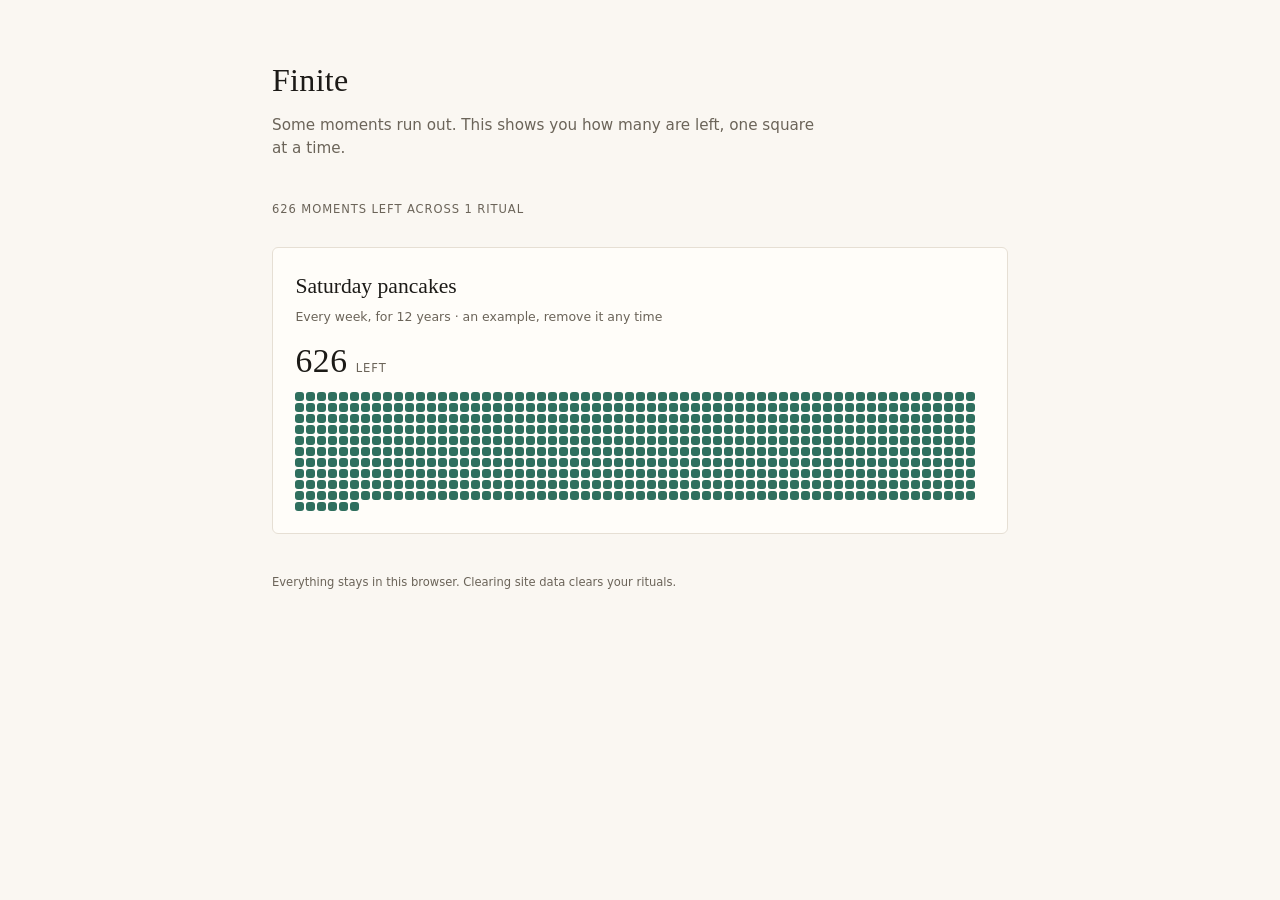
==== index.html @ d1de20b3 "Add ritual card with remaining-instances grid Slice 1 of devpost/checklist.md. index.html, styles.cs" ====
<!doctype html>
<html lang="en">
<head>
<meta charset="utf-8">
<meta name="viewport" content="width=device-width, initial-scale=1">
<title>Finite</title>
<meta name="description" content="Some moments run out. Finite shows you how many are left, one square at a time.">
<link rel="stylesheet" href="styles.css">
</head>
<body>
  <div class="page">

    <header class="masthead">
      <h1>Finite</h1>
      <p class="lede">Some moments run out. This shows you how many are left, one square at a time.</p>
    </header>

    <p class="total" id="total" aria-live="polite"></p>

    <main class="stack" id="stack"></main>

    <p class="storage-note" id="storage-note">
      Everything stays in this browser. Clearing site data clears your rituals.
    </p>

  </div>

  <script src="app.js"></script>
</body>
</html>
---- styles.css ----
:root {
  --paper: #faf7f2;
  --card: #fffdf9;
  --ink: #1c1a17;
  --ink-soft: #6b6459;
  --rule: #e6dfd4;
  --live: #2f6f5e;
  --spent: #d8d1c6;
  --focus: #8a6f3f;

  --serif: ui-serif, Georgia, "Iowan Old Style", "Times New Roman", serif;
  --sans: ui-sans-serif, system-ui, -apple-system, "Segoe UI", sans-serif;
}

* { box-sizing: border-box; }

html { -webkit-text-size-adjust: 100%; }

body {
  margin: 0;
  padding: 3.5rem 1.25rem 5rem;
  background: var(--paper);
  color: var(--ink);
  font-family: var(--sans);
  line-height: 1.55;
  -webkit-font-smoothing: antialiased;
}

.page {
  max-width: 46rem;
  margin: 0 auto;
}

/* ---------- masthead ---------- */

.masthead { margin-bottom: 2.5rem; }

.masthead h1 {
  margin: 0 0 .5rem;
  font-family: var(--serif);
  font-size: 2rem;
  font-weight: 400;
  letter-spacing: .01em;
}

.lede {
  margin: 0;
  max-width: 34rem;
  color: var(--ink-soft);
  font-size: .95rem;
}

/* ---------- total ---------- */

.total {
  margin: 0 0 1.75rem;
  font-size: .72rem;
  text-transform: uppercase;
  letter-spacing: .08em;
  color: var(--ink-soft);
}

.total:empty { display: none; }

/* ---------- stack ---------- */

.stack {
  display: flex;
  flex-direction: column;
  gap: 1.1rem;
}

.card {
  background: var(--card);
  border: 1px solid var(--rule);
  border-radius: 6px;
  padding: 1.4rem;
}

.card-name {
  margin: 0 0 .2rem;
  font-family: var(--serif);
  font-size: 1.35rem;
  font-weight: 400;
}

.card-meta {
  margin: 0 0 1.1rem;
  font-size: .78rem;
  color: var(--ink-soft);
}

.card-count {
  margin: 0 0 .9rem;
  font-family: var(--serif);
  font-size: 2.1rem;
  line-height: 1;
  letter-spacing: .02em;
  font-variant-numeric: tabular-nums;
}

.card-count .unit {
  font-family: var(--sans);
  font-size: .72rem;
  text-transform: uppercase;
  letter-spacing: .08em;
  color: var(--ink-soft);
  margin-left: .5rem;
}

/* ---------- the grid ---------- */

.grid {
  display: flex;
  flex-wrap: wrap;
  gap: 2px;
}

.sq {
  width: 20px;
  height: 20px;
  padding: 0;
  border: 0;
  border-radius: 3px;
  background: var(--live);
  transition: background-color 150ms ease;
}

.grid.is-sm .sq { width: 15px; height: 15px; }
.grid.is-xs .sq { width: 11px; height: 11px; }
.grid.is-xxs .sq { width: 9px; height: 9px; }

.sq.is-spent {
  background: var(--spent);
}

/* ---------- storage note ---------- */

.storage-note {
  margin: 2.5rem 0 0;
  font-size: .72rem;
  color: var(--ink-soft);
}

@media (prefers-reduced-motion: reduce) {
  .sq { transition: none; }
}
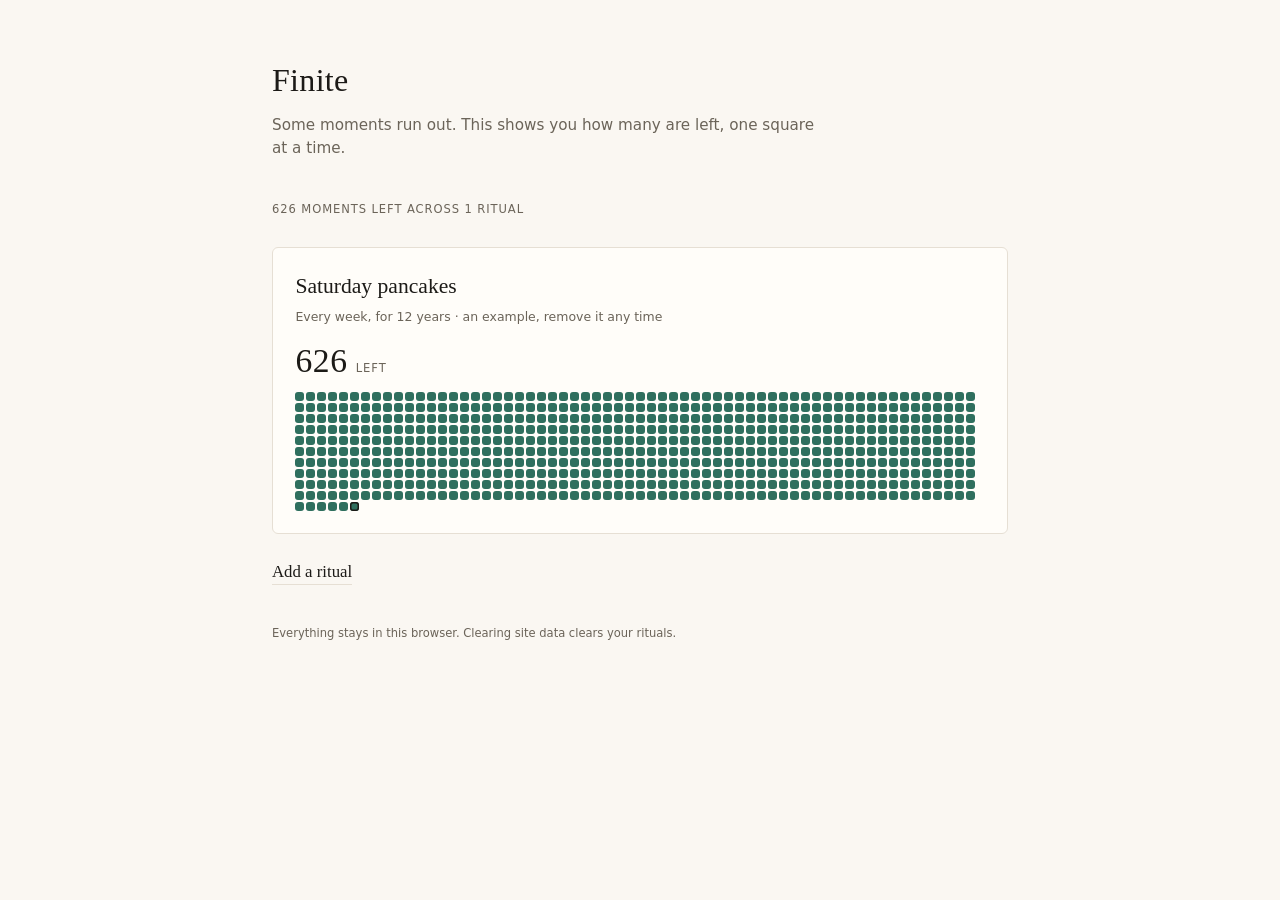
==== commit 14d22c87: "Add a ritual from an inline form Slice 3 of devpost/checklist.md. Inline form with name, frequency a" ====
--- a/index.html
+++ b/index.html
@@ -19,6 +19,49 @@
 
     <main class="stack" id="stack"></main>
 
+    <form class="add" id="add-form" novalidate>
+      <button type="button" class="add-toggle" id="add-toggle" aria-expanded="false" aria-controls="add-fields">
+        Add a ritual
+      </button>
+
+      <div class="add-fields" id="add-fields" hidden>
+        <div class="field">
+          <label for="f-name">What is it?</label>
+          <input type="text" id="f-name" name="name" autocomplete="off" placeholder="Saturday pancakes">
+          <p class="err" id="e-name" role="alert"></p>
+        </div>
+
+        <div class="field">
+          <label for="f-freq">How often?</label>
+          <select id="f-freq" name="freq">
+            <option value="daily">Every day</option>
+            <option value="weekly" selected>Every week</option>
+            <option value="monthly">Every month</option>
+            <option value="yearly">Every year</option>
+          </select>
+        </div>
+
+        <div class="field">
+          <label for="f-dur">How long does this last?</label>
+          <div class="dur">
+            <input type="number" id="f-dur" name="durationValue" min="1" step="1" value="12" inputmode="numeric">
+            <select id="f-unit" name="durationUnit" aria-label="Duration unit">
+              <option value="days">days</option>
+              <option value="weeks">weeks</option>
+              <option value="months">months</option>
+              <option value="years" selected>years</option>
+            </select>
+          </div>
+          <p class="err" id="e-dur" role="alert"></p>
+        </div>
+
+        <div class="add-actions">
+          <button type="submit" class="btn-primary">Add it</button>
+          <button type="button" class="btn-quiet" id="add-cancel">Cancel</button>
+        </div>
+      </div>
+    </form>
+
     <p class="storage-note" id="storage-note">
       Everything stays in this browser. Clearing site data clears your rituals.
     </p>
--- a/styles.css
+++ b/styles.css
@@ -123,16 +123,122 @@
   border: 0;
   border-radius: 3px;
   background: var(--live);
-  transition: background-color 150ms ease;
-}
+  cursor: pointer;
+  transition: background-color 150ms ease, transform 150ms ease;
+}
+
+.sq:hover { background: #26594c; }
 
 .grid.is-sm .sq { width: 15px; height: 15px; }
 .grid.is-xs .sq { width: 11px; height: 11px; }
 .grid.is-xxs .sq { width: 9px; height: 9px; }
 
-.sq.is-spent {
+/* The last one left. Heavier, not alarming: no red, no pulse. */
+.sq.is-next {
+  box-shadow: inset 0 0 0 1.5px var(--ink);
+}
+
+/* Squares leaving: the grid shrinks rather than greying out. */
+.sq.is-leaving {
   background: var(--spent);
-}
+  transform: scale(.72);
+}
+
+/* ---------- add form ---------- */
+
+.add { margin-top: 1.6rem; }
+
+.add-toggle {
+  padding: 0;
+  border: 0;
+  background: none;
+  color: var(--ink);
+  font-family: var(--serif);
+  font-size: 1.05rem;
+  cursor: pointer;
+  border-bottom: 1px solid var(--rule);
+  padding-bottom: 2px;
+}
+
+.add-toggle:hover { border-bottom-color: var(--ink); }
+
+.add-fields {
+  margin-top: 1.4rem;
+  padding: 1.4rem;
+  background: var(--card);
+  border: 1px solid var(--rule);
+  border-radius: 6px;
+}
+
+.field { margin-bottom: 1.1rem; }
+
+.field label {
+  display: block;
+  margin-bottom: .35rem;
+  font-size: .72rem;
+  text-transform: uppercase;
+  letter-spacing: .08em;
+  color: var(--ink-soft);
+}
+
+.field input,
+.field select {
+  width: 100%;
+  padding: .55rem .6rem;
+  border: 1px solid var(--rule);
+  border-radius: 4px;
+  background: var(--paper);
+  color: var(--ink);
+  font-family: var(--sans);
+  font-size: .95rem;
+}
+
+.field input:focus,
+.field select:focus,
+.sq:focus-visible,
+.add-toggle:focus-visible,
+button:focus-visible {
+  outline: 2px solid var(--focus);
+  outline-offset: 2px;
+}
+
+.dur { display: flex; gap: .5rem; }
+.dur input { flex: 1 1 auto; min-width: 0; }
+.dur select { flex: 0 0 8.5rem; }
+
+.err {
+  margin: .35rem 0 0;
+  min-height: 1em;
+  font-size: .78rem;
+  color: #8c3b2e;
+}
+
+.err:empty { min-height: 0; }
+
+.add-actions { display: flex; gap: .75rem; align-items: center; }
+
+.btn-primary {
+  padding: .55rem 1.1rem;
+  border: 1px solid var(--ink);
+  border-radius: 4px;
+  background: var(--ink);
+  color: var(--paper);
+  font-family: var(--sans);
+  font-size: .85rem;
+  cursor: pointer;
+}
+
+.btn-quiet {
+  padding: .55rem .2rem;
+  border: 0;
+  background: none;
+  color: var(--ink-soft);
+  font-family: var(--sans);
+  font-size: .85rem;
+  cursor: pointer;
+}
+
+.btn-quiet:hover { color: var(--ink); }
 
 /* ---------- storage note ---------- */
 
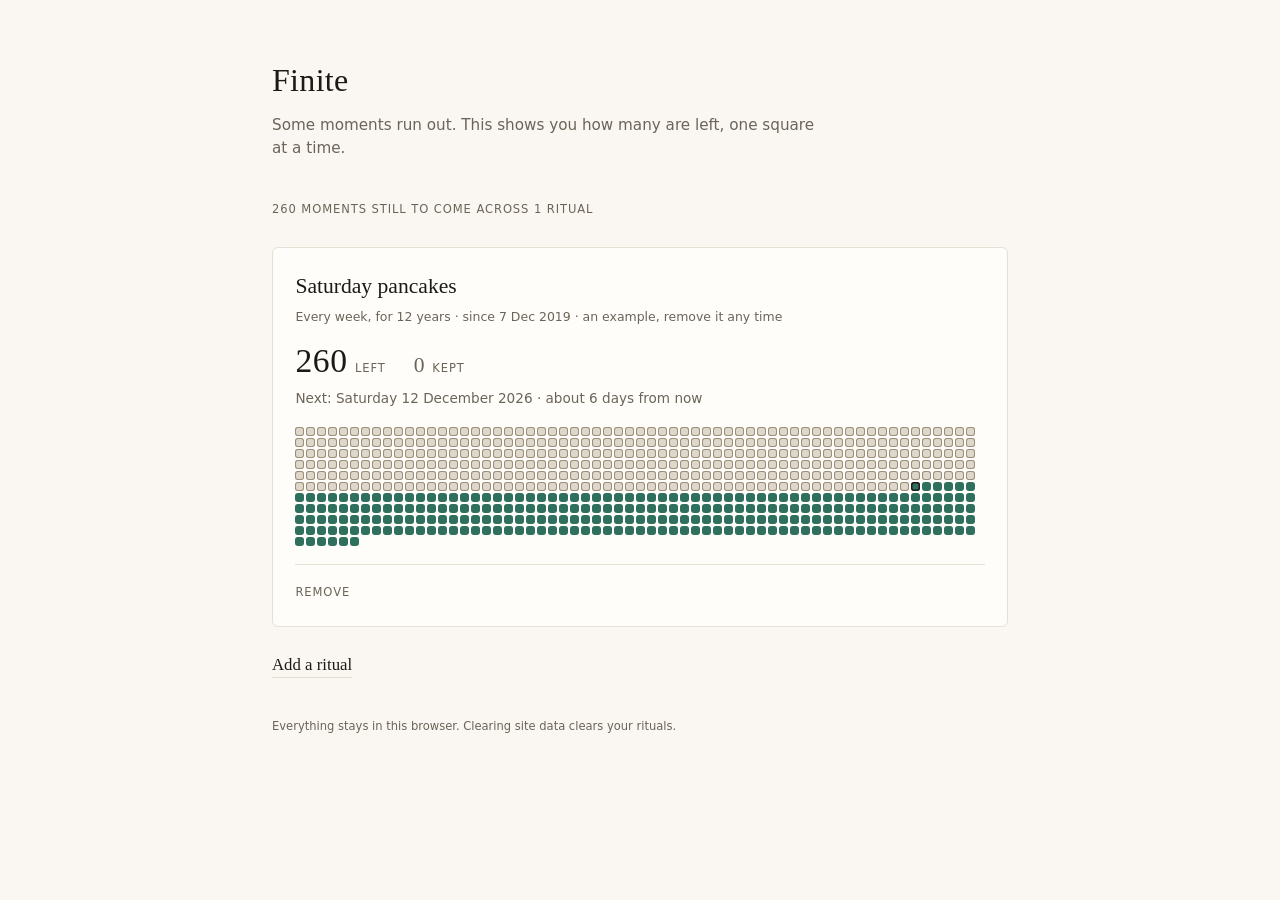
==== commit 41b98cba: "Drive the grid from real dates so the number is true without you The first build worked but was not " ====
--- a/index.html
+++ b/index.html
@@ -55,6 +55,13 @@
           <p class="err" id="e-dur" role="alert"></p>
         </div>
 
+        <div class="field">
+          <label for="f-start">When did it start?</label>
+          <input type="date" id="f-start" name="startISO">
+          <p class="hint">The timeline runs from here, so this is what decides which ones have already passed.</p>
+          <p class="err" id="e-start" role="alert"></p>
+        </div>
+
         <div class="add-actions">
           <button type="submit" class="btn-primary">Add it</button>
           <button type="button" class="btn-quiet" id="add-cancel">Cancel</button>
--- a/styles.css
+++ b/styles.css
@@ -5,7 +5,9 @@
   --ink-soft: #6b6459;
   --rule: #e6dfd4;
   --live: #2f6f5e;
-  --spent: #d8d1c6;
+  --passed: #ded7cb;
+  --passed-edge: #9c8e78;
+  --kept: #1f4f42;
   --focus: #8a6f3f;
 
   --serif: ui-serif, Georgia, "Iowan Old Style", "Times New Roman", serif;
@@ -90,22 +92,45 @@
   color: var(--ink-soft);
 }
 
-.card-count {
-  margin: 0 0 .9rem;
-  font-family: var(--serif);
-  font-size: 2.1rem;
+.card-counts {
+  display: flex;
+  align-items: baseline;
+  gap: 1.75rem;
+  margin: 0 0 .7rem;
+}
+
+.count {
+  margin: 0;
+  font-family: var(--serif);
   line-height: 1;
   letter-spacing: .02em;
   font-variant-numeric: tabular-nums;
 }
 
-.card-count .unit {
+/* The honest number, and the one you control. Weight is deliberately unequal. */
+.count-left {
+  font-size: 2.1rem;
+  color: var(--ink);
+}
+
+.count-kept {
+  font-size: 1.35rem;
+  color: var(--ink-soft);
+}
+
+.count .unit {
   font-family: var(--sans);
   font-size: .72rem;
   text-transform: uppercase;
   letter-spacing: .08em;
   color: var(--ink-soft);
-  margin-left: .5rem;
+  margin-left: .45rem;
+}
+
+.card-when {
+  margin: 0 0 1.1rem;
+  font-size: .85rem;
+  color: var(--ink-soft);
 }
 
 /* ---------- the grid ---------- */
@@ -124,24 +149,80 @@
   border-radius: 3px;
   background: var(--live);
   cursor: pointer;
-  transition: background-color 150ms ease, transform 150ms ease;
-}
-
-.sq:hover { background: #26594c; }
+  transition: background-color 150ms ease;
+}
 
 .grid.is-sm .sq { width: 15px; height: 15px; }
 .grid.is-xs .sq { width: 11px; height: 11px; }
 .grid.is-xxs .sq { width: 9px; height: 9px; }
 
-/* The last one left. Heavier, not alarming: no red, no pulse. */
+/* Passed is paler than upcoming, not darker: the past recedes and the future
+   stays available. The opposite of a progress bar, which fills up. */
+.sq.is-passed {
+  background: var(--passed);
+  box-shadow: inset 0 0 0 1px var(--passed-edge);
+}
+
+/* A moment you were there for. The darkest thing on the card. */
+.sq.is-kept {
+  background: var(--kept);
+  box-shadow: none;
+}
+
+.sq.is-passed:hover { background: #d3cabb; }
+.sq.is-kept:hover { background: #173b31; }
+
+/* Upcoming squares are not interactive — nothing to record yet. */
+.sq.is-upcoming { cursor: default; }
+
+/* The next one to come. Heavier, not alarming: no red, no pulse. */
 .sq.is-next {
   box-shadow: inset 0 0 0 1.5px var(--ink);
 }
 
-/* Squares leaving: the grid shrinks rather than greying out. */
-.sq.is-leaving {
-  background: var(--spent);
-  transform: scale(.72);
+/* Marking a passed square: it fills toward kept before the redraw. */
+.sq.is-marking {
+  background: var(--kept);
+}
+
+/* ---------- card states ---------- */
+
+.card.is-over { border-color: var(--passed); }
+
+.card-over {
+  margin: .9rem 0 0;
+  font-family: var(--serif);
+  font-size: 1.05rem;
+  color: var(--ink-soft);
+}
+
+.card-remove-wrap {
+  margin: 1.1rem 0 0;
+  padding-top: .9rem;
+  border-top: 1px solid var(--rule);
+}
+
+.card-remove {
+  padding: 0;
+  border: 0;
+  background: none;
+  color: var(--ink-soft);
+  font-family: var(--sans);
+  font-size: .72rem;
+  text-transform: uppercase;
+  letter-spacing: .08em;
+  cursor: pointer;
+}
+
+.card-remove:hover { color: #8c3b2e; }
+
+.empty {
+  margin: 0;
+  padding: 2rem 1.4rem;
+  border: 1px dashed var(--rule);
+  border-radius: 6px;
+  color: var(--ink-soft);
+  font-size: .95rem;
 }
 
 /* ---------- add form ---------- */
@@ -215,6 +296,12 @@
 
 .err:empty { min-height: 0; }
 
+.hint {
+  margin: .35rem 0 0;
+  font-size: .76rem;
+  color: var(--ink-soft);
+}
+
 .add-actions { display: flex; gap: .75rem; align-items: center; }
 
 .btn-primary {
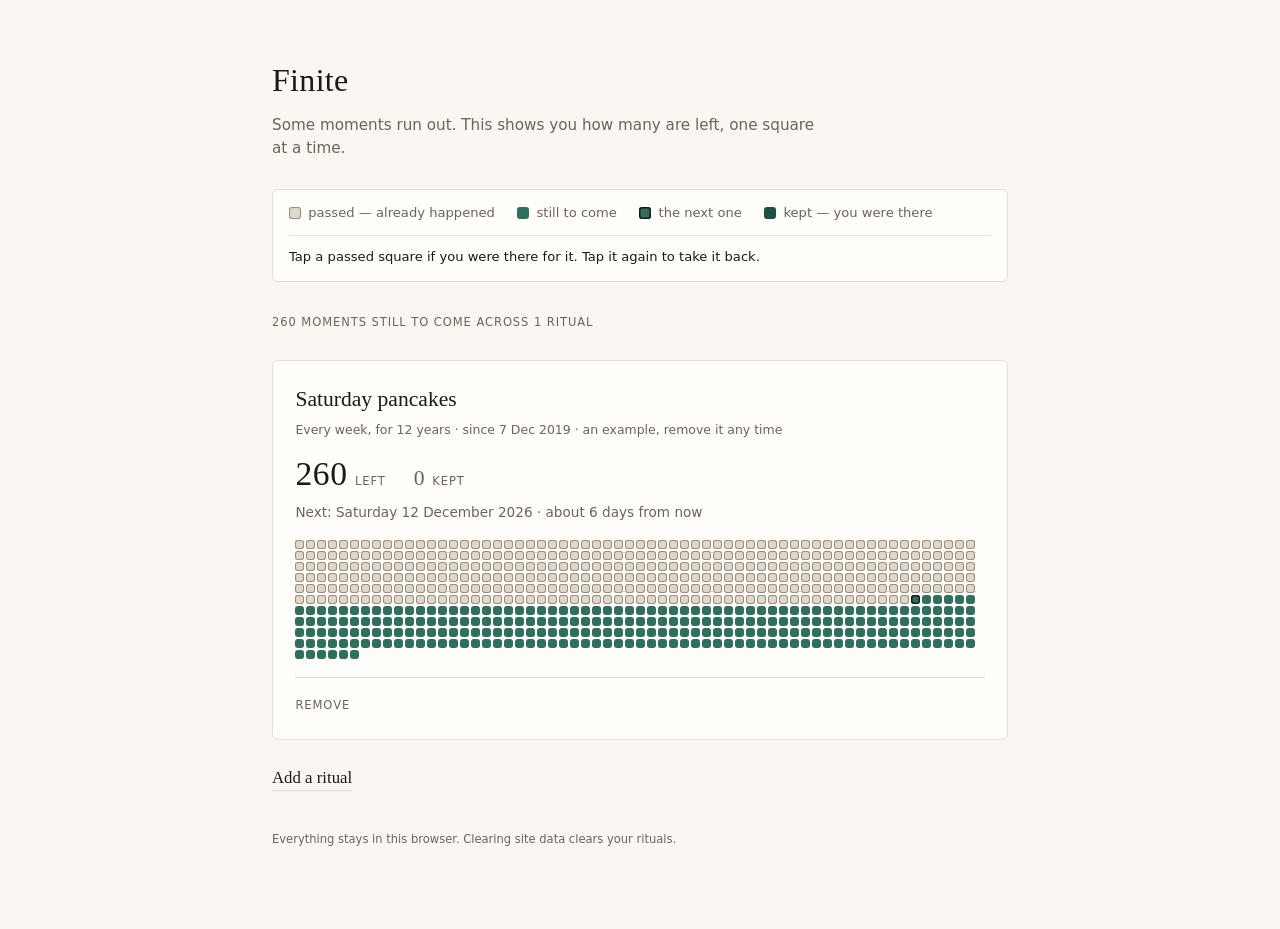
==== commit 6c6f10cc: "Explain the grid on the page, with a legend The page had a one-line pitch and then 626 squares with " ====
--- a/index.html
+++ b/index.html
@@ -14,6 +14,16 @@
       <h1>Finite</h1>
       <p class="lede">Some moments run out. This shows you how many are left, one square at a time.</p>
     </header>
+
+    <section class="legend" aria-label="How to read the grid">
+      <p class="legend-row">
+        <span class="key"><span class="key-swatch is-passed"></span>passed &mdash; already happened</span>
+        <span class="key"><span class="key-swatch is-upcoming"></span>still to come</span>
+        <span class="key"><span class="key-swatch is-upcoming is-next"></span>the next one</span>
+        <span class="key"><span class="key-swatch is-kept"></span>kept &mdash; you were there</span>
+      </p>
+      <p class="legend-how">Tap a passed square if you were there for it. Tap it again to take it back.</p>
+    </section>
 
     <p class="total" id="total" aria-live="polite"></p>
 
--- a/styles.css
+++ b/styles.css
@@ -35,7 +35,7 @@
 
 /* ---------- masthead ---------- */
 
-.masthead { margin-bottom: 2.5rem; }
+.masthead { margin-bottom: 1.75rem; }
 
 .masthead h1 {
   margin: 0 0 .5rem;
@@ -50,6 +50,48 @@
   max-width: 34rem;
   color: var(--ink-soft);
   font-size: .95rem;
+}
+
+/* ---------- legend ---------- */
+
+/* A caption, not a tutorial: it teaches the three states without pretending to be
+   a control. Sits above the first card so it is read before the grid is guessed at. */
+.legend {
+  margin: 0 0 2rem;
+  padding: .85rem 1rem;
+  background: var(--card);
+  border: 1px solid var(--rule);
+  border-radius: 6px;
+}
+
+.legend-row {
+  display: flex;
+  flex-wrap: wrap;
+  gap: .35rem 1.4rem;
+  margin: 0;
+  font-size: .82rem;
+  color: var(--ink-soft);
+}
+
+.key {
+  display: inline-flex;
+  align-items: center;
+  gap: .45rem;
+}
+
+.key-swatch {
+  width: 12px;
+  height: 12px;
+  border-radius: 3px;
+  flex: none;
+}
+
+.legend-how {
+  margin: .7rem 0 0;
+  padding-top: .7rem;
+  border-top: 1px solid var(--rule);
+  font-size: .82rem;
+  color: var(--ink);
 }
 
 /* ---------- total ---------- */
@@ -131,6 +173,16 @@
   margin: 0 0 1.1rem;
   font-size: .85rem;
   color: var(--ink-soft);
+}
+
+/* What slipped by since the user last looked. The payoff for coming back, so it
+   sits above the grid and carries a little more weight than the next-date line. */
+.card-slip {
+  margin: -0.55rem 0 1.1rem;
+  font-family: var(--serif);
+  font-size: .95rem;
+  font-style: italic;
+  color: var(--ink);
 }
 
 /* ---------- the grid ---------- */
@@ -156,15 +208,19 @@
 .grid.is-xs .sq { width: 11px; height: 11px; }
 .grid.is-xxs .sq { width: 9px; height: 9px; }
 
-/* Passed is paler than upcoming, not darker: the past recedes and the future
+/* The three states, shared by the grid and the legend so the two can never
+   disagree about what a colour means.
+   Passed is paler than upcoming, not darker: the past recedes and the future
    stays available. The opposite of a progress bar, which fills up. */
-.sq.is-passed {
+.sq.is-passed,
+.key-swatch.is-passed {
   background: var(--passed);
   box-shadow: inset 0 0 0 1px var(--passed-edge);
 }
 
 /* A moment you were there for. The darkest thing on the card. */
-.sq.is-kept {
+.sq.is-kept,
+.key-swatch.is-kept {
   background: var(--kept);
   box-shadow: none;
 }
@@ -174,9 +230,11 @@
 
 /* Upcoming squares are not interactive — nothing to record yet. */
 .sq.is-upcoming { cursor: default; }
+.key-swatch.is-upcoming { background: var(--live); }
 
 /* The next one to come. Heavier, not alarming: no red, no pulse. */
-.sq.is-next {
+.sq.is-next,
+.key-swatch.is-next {
   box-shadow: inset 0 0 0 1.5px var(--ink);
 }
 
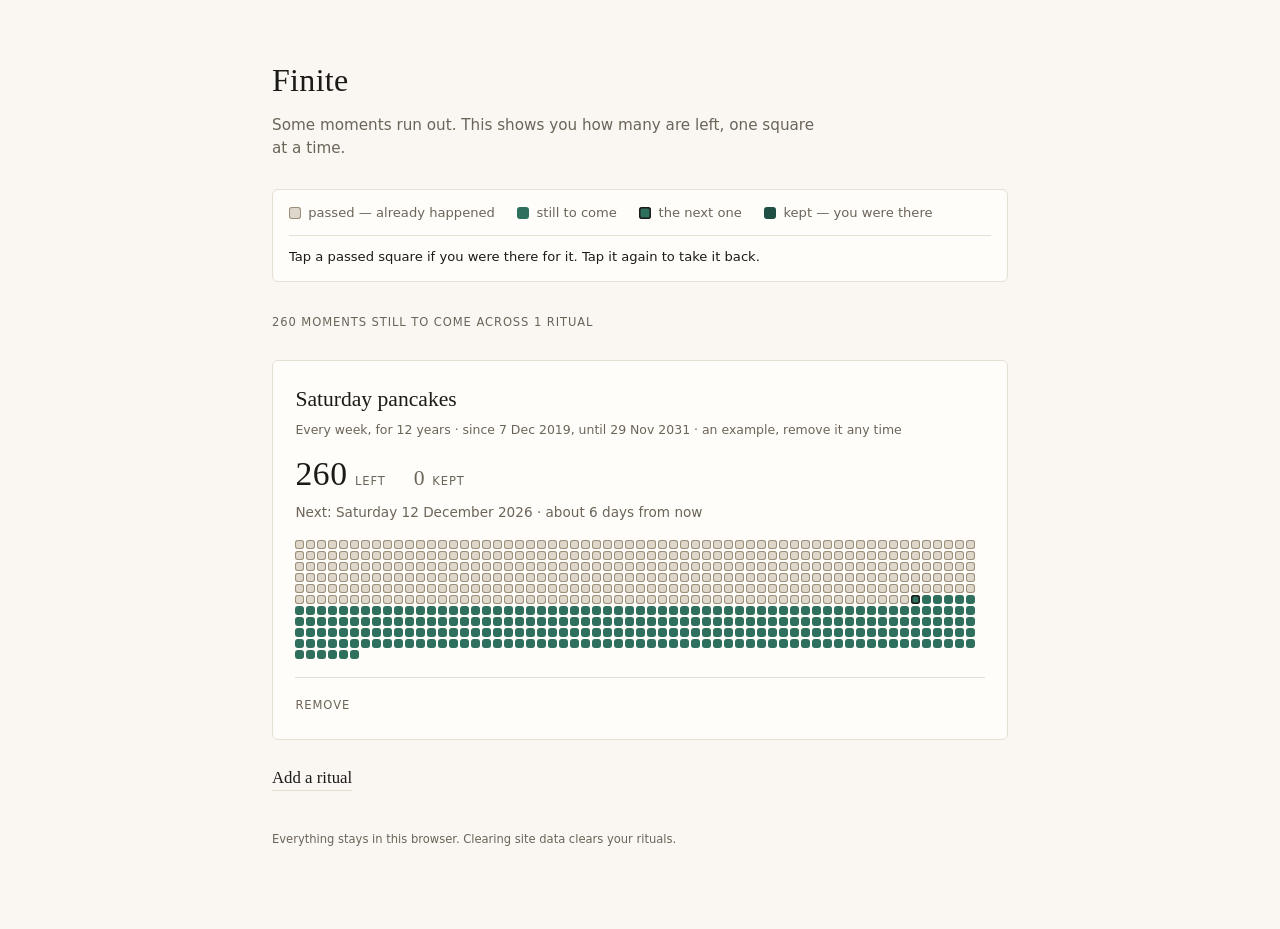
==== commit cadee295: "Fix the defects a criteria pass turned up Went back over the finished app against the judging criter" ====
--- a/index.html
+++ b/index.html
@@ -3,8 +3,13 @@
 <head>
 <meta charset="utf-8">
 <meta name="viewport" content="width=device-width, initial-scale=1">
-<title>Finite</title>
-<meta name="description" content="Some moments run out. Finite shows you how many are left, one square at a time.">
+<title>Finite — how many moments are left</title>
+<meta name="description" content="Name a ritual, say how often and for how long, and Finite draws one square per time it will happen. The passed ones go quiet on their own. Everything stays in your browser.">
+<meta name="theme-color" content="#faf7f2">
+<meta property="og:title" content="Finite — how many moments are left">
+<meta property="og:description" content="A grid of squares, one per time a ritual will happen. The passed ones go quiet on their own, whether or not you open the app.">
+<meta property="og:type" content="website">
+<link rel="icon" href="favicon.svg" type="image/svg+xml">
 <link rel="stylesheet" href="styles.css">
 </head>
 <body>
--- a/styles.css
+++ b/styles.css
@@ -247,6 +247,12 @@
 
 .card.is-over { border-color: var(--passed); }
 
+.card-over-how {
+  margin: .35rem 0 0;
+  font-size: .8rem;
+  color: var(--ink-soft);
+}
+
 .card-over {
   margin: .9rem 0 0;
   font-family: var(--serif);
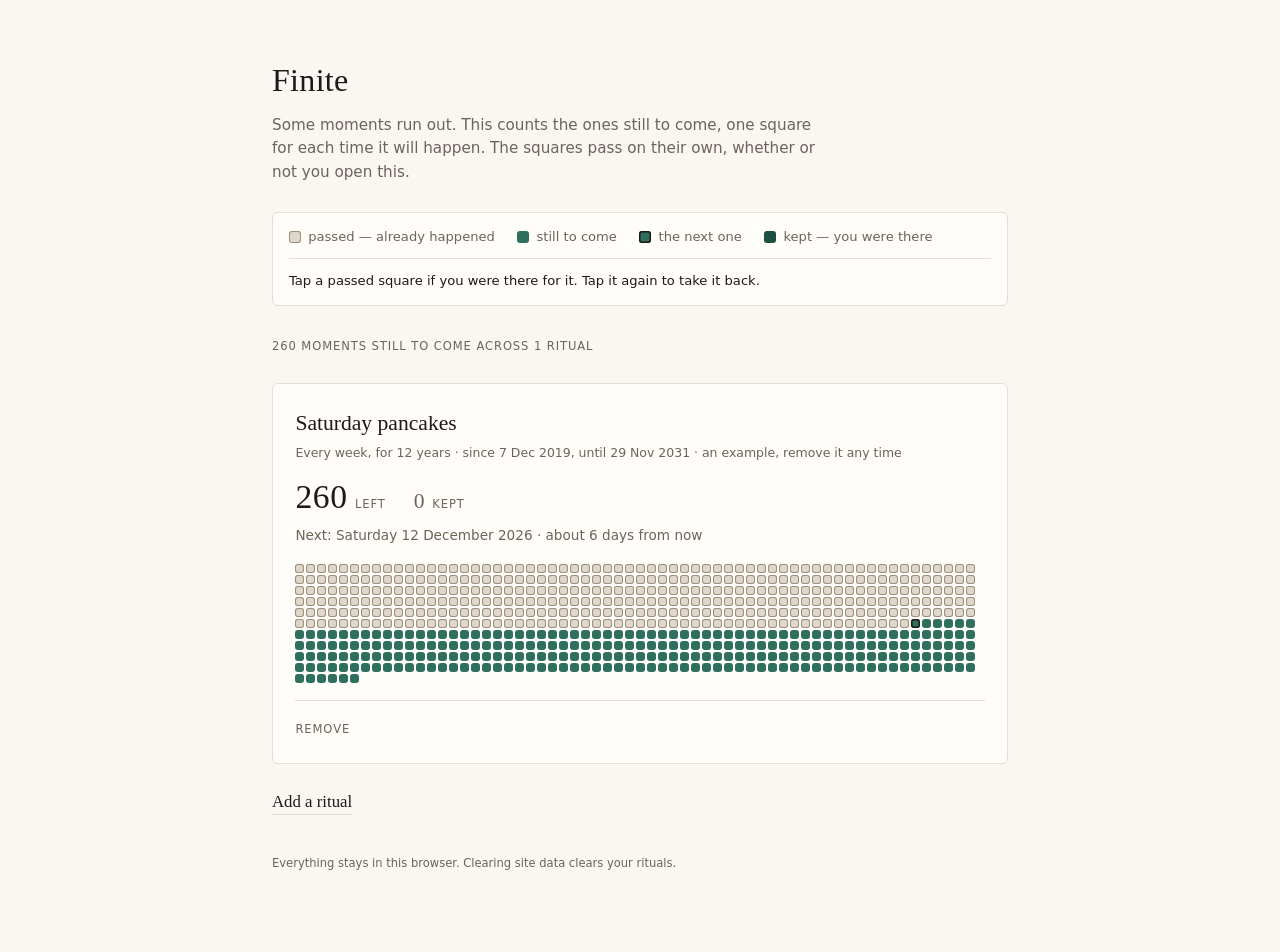
==== commit 0e32d9c3: "Say in the lede that the squares pass on their own The lede read "Some moments run out. This shows y" ====
--- a/index.html
+++ b/index.html
@@ -17,7 +17,7 @@
 
     <header class="masthead">
       <h1>Finite</h1>
-      <p class="lede">Some moments run out. This shows you how many are left, one square at a time.</p>
+      <p class="lede">Some moments run out. This counts the ones still to come, one square for each time it will happen. The squares pass on their own, whether or not you open this.</p>
     </header>
 
     <section class="legend" aria-label="How to read the grid">
